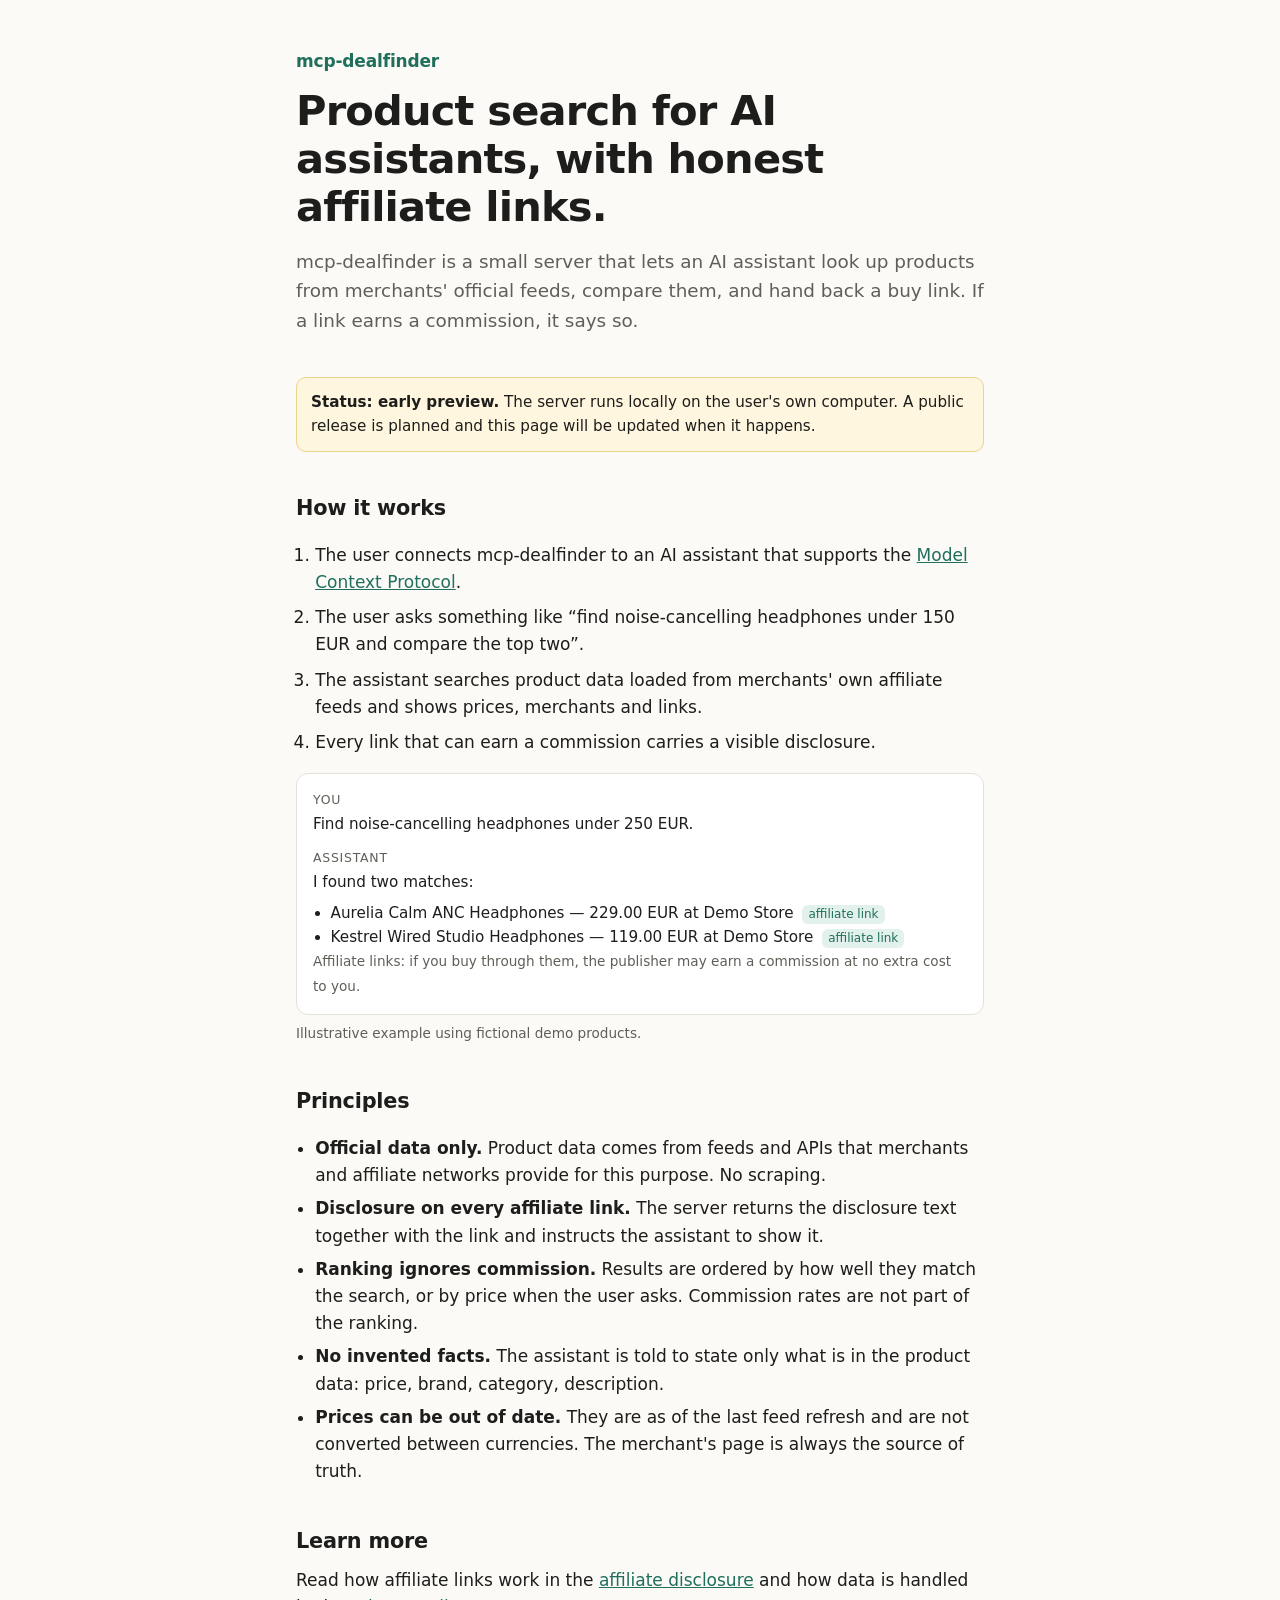
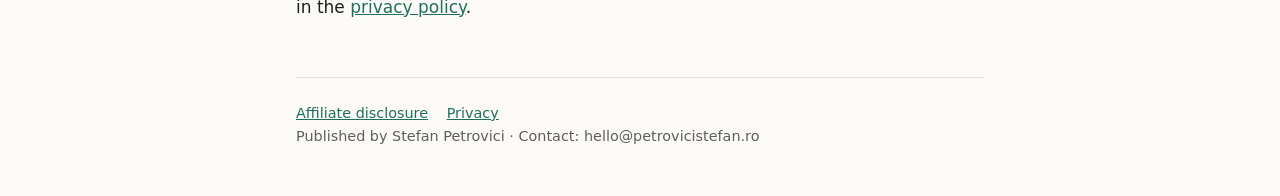
==== mcp-dealfinder/index.html @ 4fb0c1ba "Add mcp-dealfinder project page (disclosure, privacy)" ====
<!doctype html>
<html lang="en">
<head>
  <meta charset="utf-8">
  <meta name="viewport" content="width=device-width, initial-scale=1">
  <title>mcp-dealfinder — product search for AI assistants</title>
  <meta name="description" content="An MCP server that lets AI assistants search merchants' official product feeds and return buy links, with a clear affiliate disclosure on every link.">
  <link rel="stylesheet" href="style.css">
</head>
<body>
  <div class="wrap">
    <header class="site">
      <div class="name">mcp-dealfinder</div>
      <h1>Product search for AI assistants, with honest affiliate links.</h1>
      <p class="lead">mcp-dealfinder is a small server that lets an AI assistant look up products from merchants' official feeds, compare them, and hand back a buy link. If a link earns a commission, it says so.</p>
    </header>

    <div class="note">
      <strong>Status: early preview.</strong> The server runs locally on the user's own computer. A public release is planned and this page will be updated when it happens.
    </div>

    <h2>How it works</h2>
    <ol class="steps">
      <li>The user connects mcp-dealfinder to an AI assistant that supports the <a href="https://modelcontextprotocol.io">Model Context Protocol</a>.</li>
      <li>The user asks something like “find noise-cancelling headphones under 150 EUR and compare the top two”.</li>
      <li>The assistant searches product data loaded from merchants' own affiliate feeds and shows prices, merchants and links.</li>
      <li>Every link that can earn a commission carries a visible disclosure.</li>
    </ol>

    <div class="chat" aria-label="Illustrative example">
      <div class="who">You</div>
      <div class="msg">Find noise-cancelling headphones under 250 EUR.</div>
      <div class="who">Assistant</div>
      <div class="msg">
        I found two matches:
        <ul>
          <li>Aurelia Calm ANC Headphones — 229.00 EUR at Demo Store <span class="tag">affiliate link</span></li>
          <li>Kestrel Wired Studio Headphones — 119.00 EUR at Demo Store <span class="tag">affiliate link</span></li>
        </ul>
        <span class="caption">Affiliate links: if you buy through them, the publisher may earn a commission at no extra cost to you.</span>
      </div>
    </div>
    <p class="caption">Illustrative example using fictional demo products.</p>

    <h2>Principles</h2>
    <ul class="principles">
      <li><strong>Official data only.</strong> Product data comes from feeds and APIs that merchants and affiliate networks provide for this purpose. No scraping.</li>
      <li><strong>Disclosure on every affiliate link.</strong> The server returns the disclosure text together with the link and instructs the assistant to show it.</li>
      <li><strong>Ranking ignores commission.</strong> Results are ordered by how well they match the search, or by price when the user asks. Commission rates are not part of the ranking.</li>
      <li><strong>No invented facts.</strong> The assistant is told to state only what is in the product data: price, brand, category, description.</li>
      <li><strong>Prices can be out of date.</strong> They are as of the last feed refresh and are not converted between currencies. The merchant's page is always the source of truth.</li>
    </ul>

    <h2>Learn more</h2>
    <p>Read how affiliate links work in the <a href="affiliate-disclosure.html">affiliate disclosure</a> and how data is handled in the <a href="privacy.html">privacy policy</a>.</p>

    <footer class="site">
      <a href="affiliate-disclosure.html">Affiliate disclosure</a>
      <a href="privacy.html">Privacy</a>
      <div>Published by Stefan Petrovici · Contact: hello@petrovicistefan.ro</div>
    </footer>
  </div>
</body>
</html>
---- mcp-dealfinder/style.css ----
:root {
  --bg: #fbfaf7;
  --surface: #ffffff;
  --text: #1d1d1b;
  --muted: #5f5f58;
  --line: #e4e2da;
  --accent: #1f6f5c;
  --accent-soft: #e3f1ec;
  --note-bg: #fff6df;
  --note-line: #ecd48a;
}

@media (prefers-color-scheme: dark) {
  :root:not([data-theme="light"]) {
    --bg: #161715;
    --surface: #1e201d;
    --text: #ecebe6;
    --muted: #a3a29a;
    --line: #34362f;
    --accent: #5fc3a6;
    --accent-soft: #1d2b26;
    --note-bg: #2b2616;
    --note-line: #5a4d1f;
  }
}

* { box-sizing: border-box; }

body {
  margin: 0;
  background: var(--bg);
  color: var(--text);
  font: 17px/1.6 system-ui, -apple-system, "Segoe UI", Roboto, sans-serif;
}

.wrap { max-width: 720px; margin: 0 auto; padding: 0 16px; }

header.site { padding: 48px 0 8px; }
header.site .name { font-weight: 700; letter-spacing: -0.01em; color: var(--accent); }
h1 { font-size: clamp(1.9rem, 5vw, 2.6rem); line-height: 1.15; margin: 12px 0 16px; letter-spacing: -0.02em; }
h2 { font-size: 1.3rem; margin: 40px 0 8px; letter-spacing: -0.01em; }
p { margin: 0 0 14px; }
.lead { font-size: 1.15rem; color: var(--muted); }
a { color: var(--accent); }

.note {
  background: var(--note-bg);
  border: 1px solid var(--note-line);
  border-radius: 10px;
  padding: 12px 14px;
  font-size: 0.95rem;
  margin: 20px 0;
}

ol.steps { padding-left: 1.2rem; }
ol.steps li { margin-bottom: 8px; }

.chat {
  background: var(--surface);
  border: 1px solid var(--line);
  border-radius: 12px;
  padding: 16px;
  margin: 16px 0 8px;
  font-size: 0.95rem;
}
.chat .who { font-size: 0.78rem; text-transform: uppercase; letter-spacing: 0.06em; color: var(--muted); margin-bottom: 2px; }
.chat .msg + .who { margin-top: 12px; }
.chat ul { margin: 6px 0 0; padding-left: 1.1rem; }
.chat .tag {
  display: inline-block;
  font-size: 0.75rem;
  background: var(--accent-soft);
  color: var(--accent);
  border-radius: 6px;
  padding: 0 6px;
  margin-left: 4px;
}
.caption { font-size: 0.85rem; color: var(--muted); }

ul.principles { padding-left: 1.2rem; }
ul.principles li { margin-bottom: 6px; }

footer.site {
  margin-top: 56px;
  padding: 24px 0 48px;
  border-top: 1px solid var(--line);
  font-size: 0.9rem;
  color: var(--muted);
}
footer.site a { margin-right: 14px; }
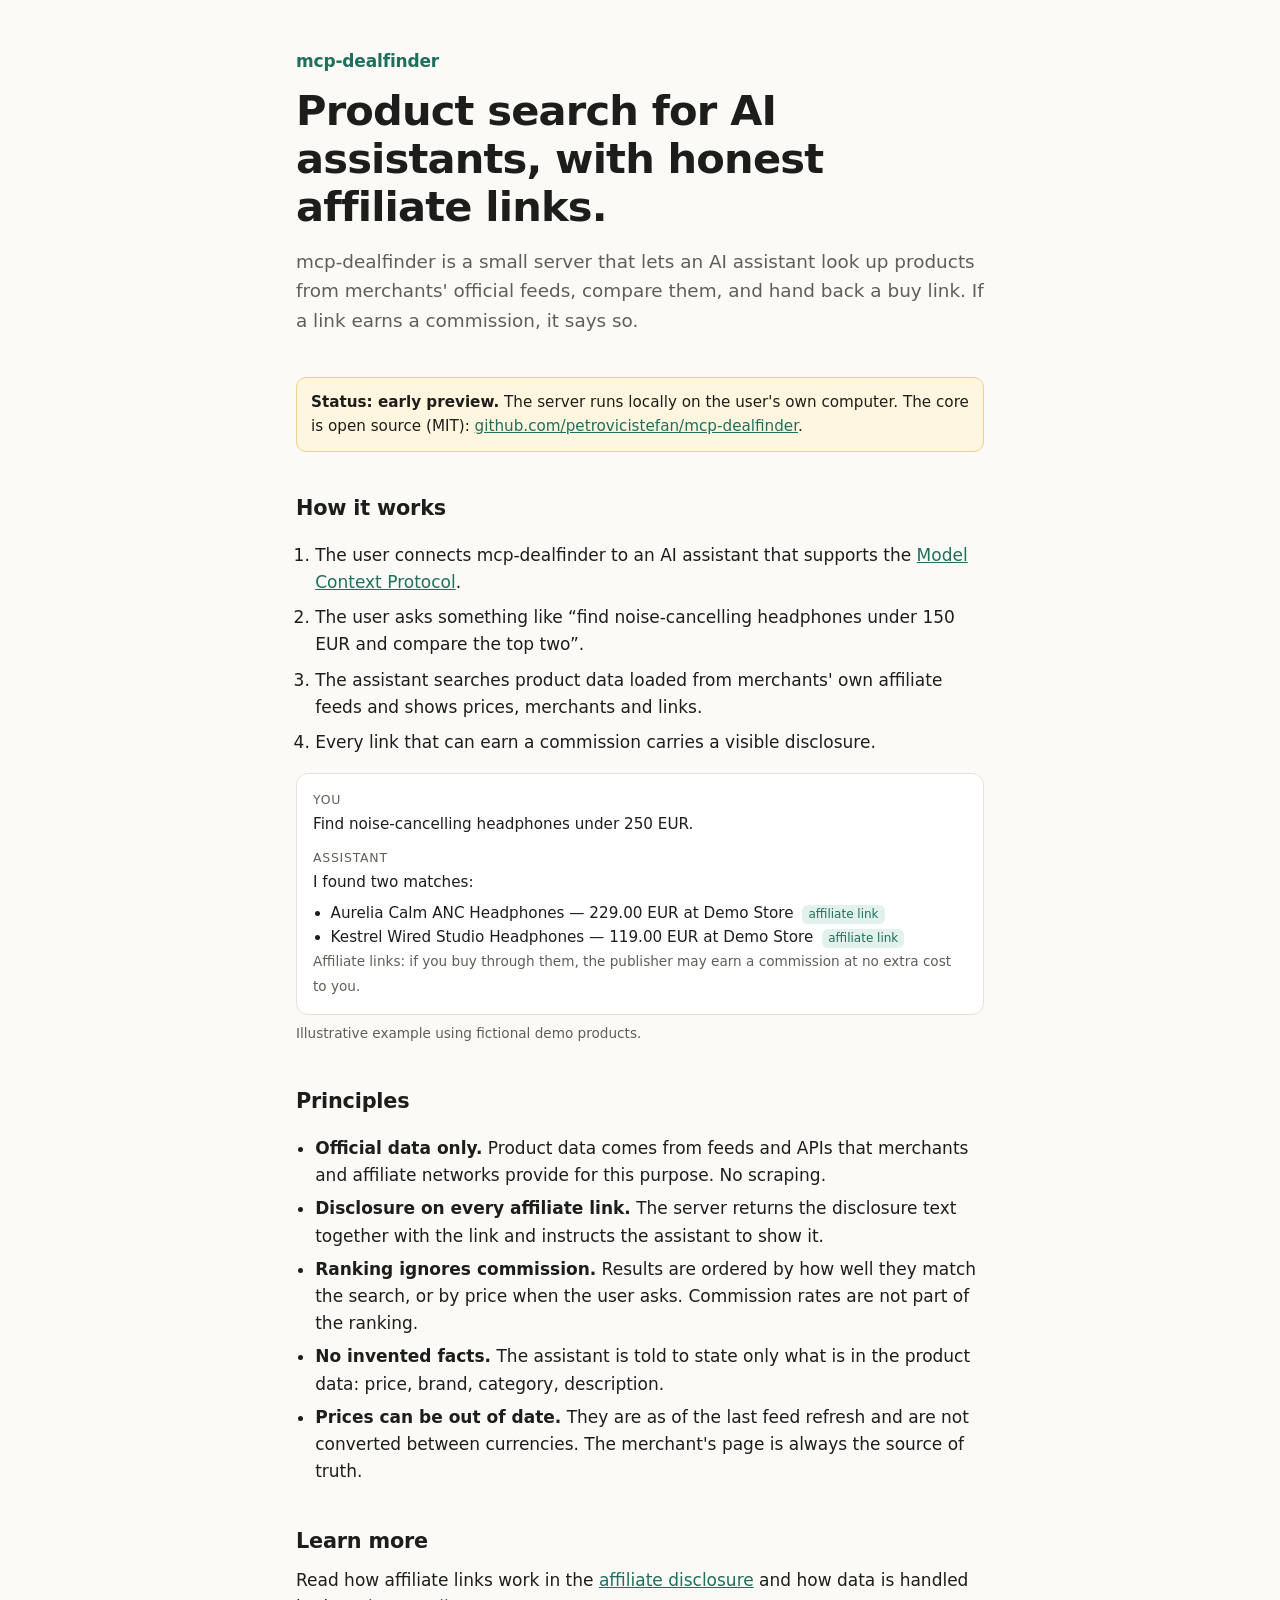
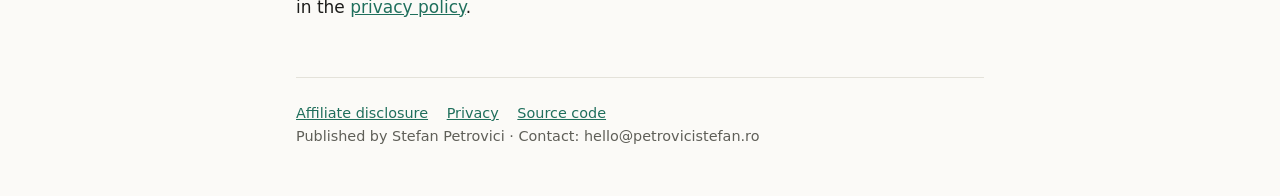
==== commit 6564a34f: "mcp-dealfinder page: open-source core link, accurate affiliate disclosure" ====
--- a/mcp-dealfinder/index.html
+++ b/mcp-dealfinder/index.html
@@ -16,7 +16,7 @@
     </header>
 
     <div class="note">
-      <strong>Status: early preview.</strong> The server runs locally on the user's own computer. A public release is planned and this page will be updated when it happens.
+      <strong>Status: early preview.</strong> The server runs locally on the user's own computer. The core is open source (MIT): <a href="https://github.com/petrovicistefan/mcp-dealfinder">github.com/petrovicistefan/mcp-dealfinder</a>.
     </div>
 
     <h2>How it works</h2>
@@ -57,6 +57,7 @@
     <footer class="site">
       <a href="affiliate-disclosure.html">Affiliate disclosure</a>
       <a href="privacy.html">Privacy</a>
+      <a href="https://github.com/petrovicistefan/mcp-dealfinder">Source code</a>
       <div>Published by Stefan Petrovici · Contact: hello@petrovicistefan.ro</div>
     </footer>
   </div>
